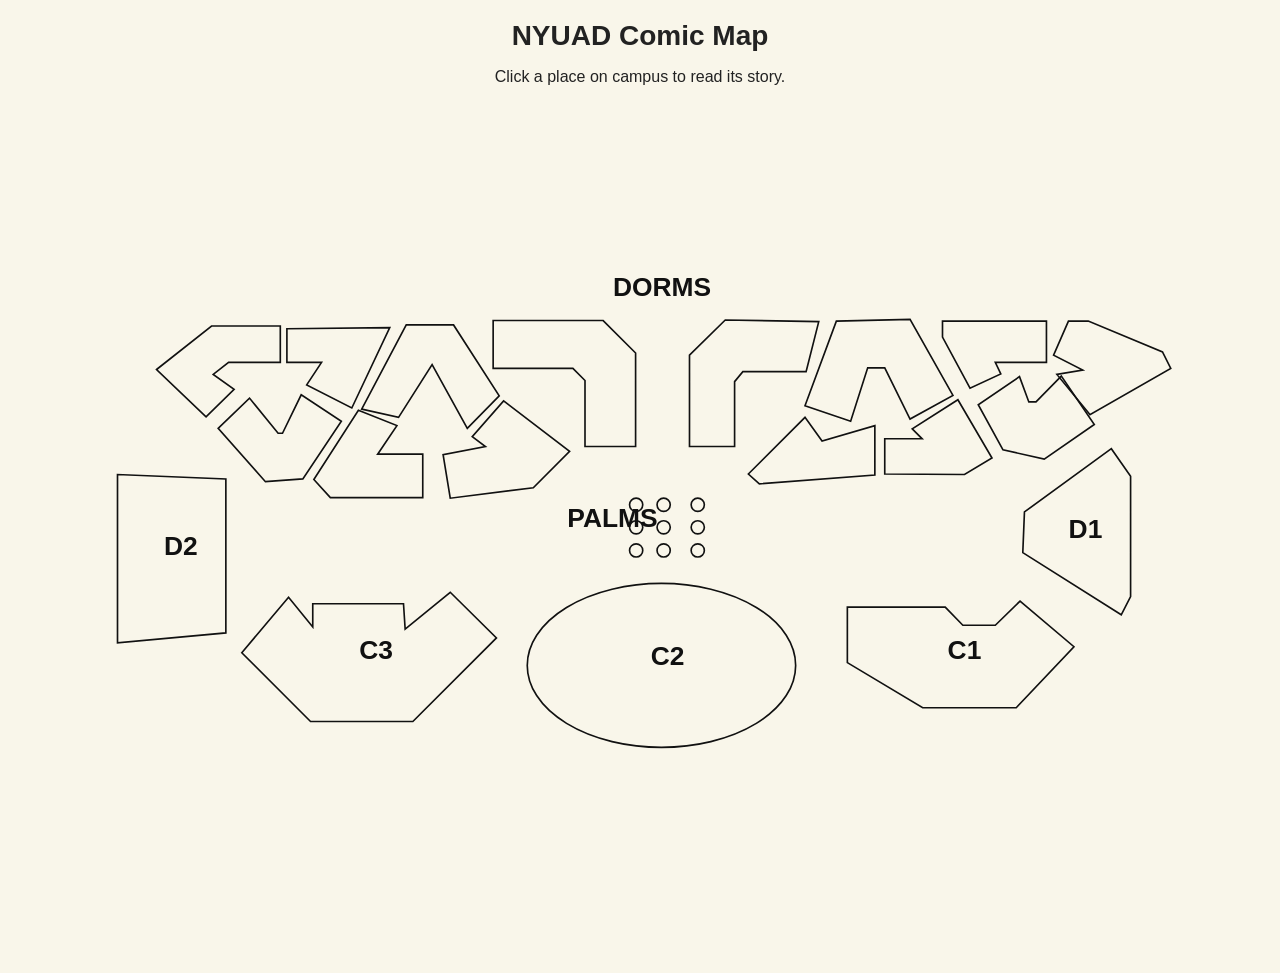
==== index.html @ 10403419 "Add labels and outline styles for the map" ====
<!DOCTYPE html>
<html lang="en">
  <head>
    <meta charset="UTF-8" />
    <meta name="viewport" content="width=device-width, initial-scale=1.0" />
    <title>NYUAD Comic Map</title>
    <link rel="stylesheet" href="css/style.css" />
  </head>
  <body>
    <header>
      <h1>NYUAD Comic Map</h1>
      <p>Click a place on campus to read its story.</p>
    </header>

    <main>
      <!-- The map is an SVG. The shapes are drawn on the wireframe's coordinates,
           and the group is rotated so the campus reads left to right. -->
      <svg id="map" viewBox="0 0 2000 1547" xmlns="http://www.w3.org/2000/svg">
        <g transform="matrix(0 -1 1 0 0 1547)">

          <a href="places/d2.html" class="place" id="d2">
            <polygon points="600,50 906,50 898,247 618,247" />
            <text x="760" y="165" transform="rotate(90 760 165)">D2</text>
          </a>

          <a href="places/c3.html" class="place" id="c3">
            <polygon points="582,276 683,361 629,405 671,405 671,570 625,573 692,655 609,739 457,587 457,401" />
            <text x="570" y="520" transform="rotate(90 570 520)">C3</text>
          </a>

          <a href="places/c2.html" class="place" id="c2">
            <ellipse cx="559" cy="1039" rx="149" ry="244" />
            <text x="559" y="1050" transform="rotate(90 559 1050)">C2</text>
          </a>

          <a href="places/palms.html" class="place" id="palms">
            <text x="810" y="950" transform="rotate(90 810 950)">PALMS</text>
            <rect x="740" y="965" width="140" height="170" fill-opacity="0" />
            <circle cx="768" cy="993" r="12" /><circle cx="810" cy="993" r="12" /><circle cx="851" cy="993" r="12" /><circle cx="768" cy="1043" r="12" /><circle cx="810" cy="1043" r="12" /><circle cx="851" cy="1043" r="12" /><circle cx="768" cy="1105" r="12" /><circle cx="810" cy="1105" r="12" /><circle cx="851" cy="1105" r="12" />
          </a>

          <a href="places/c1.html" class="place" id="c1">
            <polygon points="564,1377 665,1377 665,1555 632,1587 632,1646 676,1691 593,1789 482,1684 482,1514" />
            <text x="570" y="1590" transform="rotate(90 570 1590)">C1</text>
          </a>

          <a href="places/d1.html" class="place" id="d1">
            <polygon points="764,1696 838,1699 953,1857 903,1892 684,1892 651,1875" />
            <text x="790" y="1810" transform="rotate(90 790 1810)">D1</text>
          </a>

          <!-- All the dorm buildings live in ONE link, so they highlight together -->
          <a href="places/dorms.html" class="place" id="dorms">
            <text x="1230" y="1040" transform="rotate(90 1230 1040)">DORMS</text>
            <polygon points="1097,121 1176,221 1176,346 1110,346 1110,252 1088,224 1061,262 1011,211" />
            <polygon points="990,233 1045,290 981,342 981,350 1051,384 1003,457 898,387 893,319" />
            <polygon points="1171,358 1173,545 1027,476 1069,394 1110,421 1110,358" />
            <polygon points="897,407 1023,488 995,558 943,523 943,605 864,605 864,437" />
            <polygon points="1025,494 1178,575 1178,661 1049,744 990,686 1106,622 1010,561" />
            <polygon points="863,655 942,642 957,719 975,695 1040,752 948,872 882,806" />
            <polygon points="1099,733 1186,733 1186,933 1127,992 957,992 957,900 1077,900 1099,878" />
            <polygon points="957,1090 1123,1090 1187,1155 1184,1325 1093,1302 1093,1187 1075,1172 957,1172" />
            <polygon points="907,1197 1010,1300 967,1331 995,1427 905,1427 889,1217" />
            <polygon points="1031,1300 1185,1357 1188,1491 1050,1569 1007,1491 1100,1445 1100,1414 1003,1383" />
            <polygon points="907,1445 971,1445 971,1513 989,1495 1042,1578 936,1640 906,1590" />
            <polygon points="1063,1600 1156,1550 1185,1550 1185,1739 1110,1739 1110,1646 1089,1656" />
            <polygon points="951,1660 1033,1615 1084,1690 1038,1707 1038,1720 1085,1766 997,1826 934,1735" />
            <polygon points="1015,1818 1088,1758 1096,1805 1123,1752 1185,1779 1185,1815 1129,1950 1099,1965" />
          </a>

        </g>
      </svg>
    </main>
  </body>
</html>
---- css/style.css ----
/* Base styles shared by every page */
* {
  box-sizing: border-box;
}

body {
  margin: 0;
  background-color: #f9f6ea;
  font-family: Arial, Helvetica, sans-serif;
  color: #222;
}

header {
  text-align: center;
  padding: 20px;
}

h1 {
  margin: 0;
  font-size: 28px;
}

/* ---------- Map ---------- */
#map {
  display: block;
  width: 100%;
  max-width: 1100px;
  margin: 0 auto;
}

/* every building starts as an outline only */
.place polygon,
.place ellipse,
.place circle {
  fill: none;
  stroke: #111;
  stroke-width: 3;
}

.place text {
  font-size: 48px;
  font-weight: bold;
  text-anchor: middle;
  fill: #111;
  pointer-events: none; /* so the text doesn't block the hover */
}
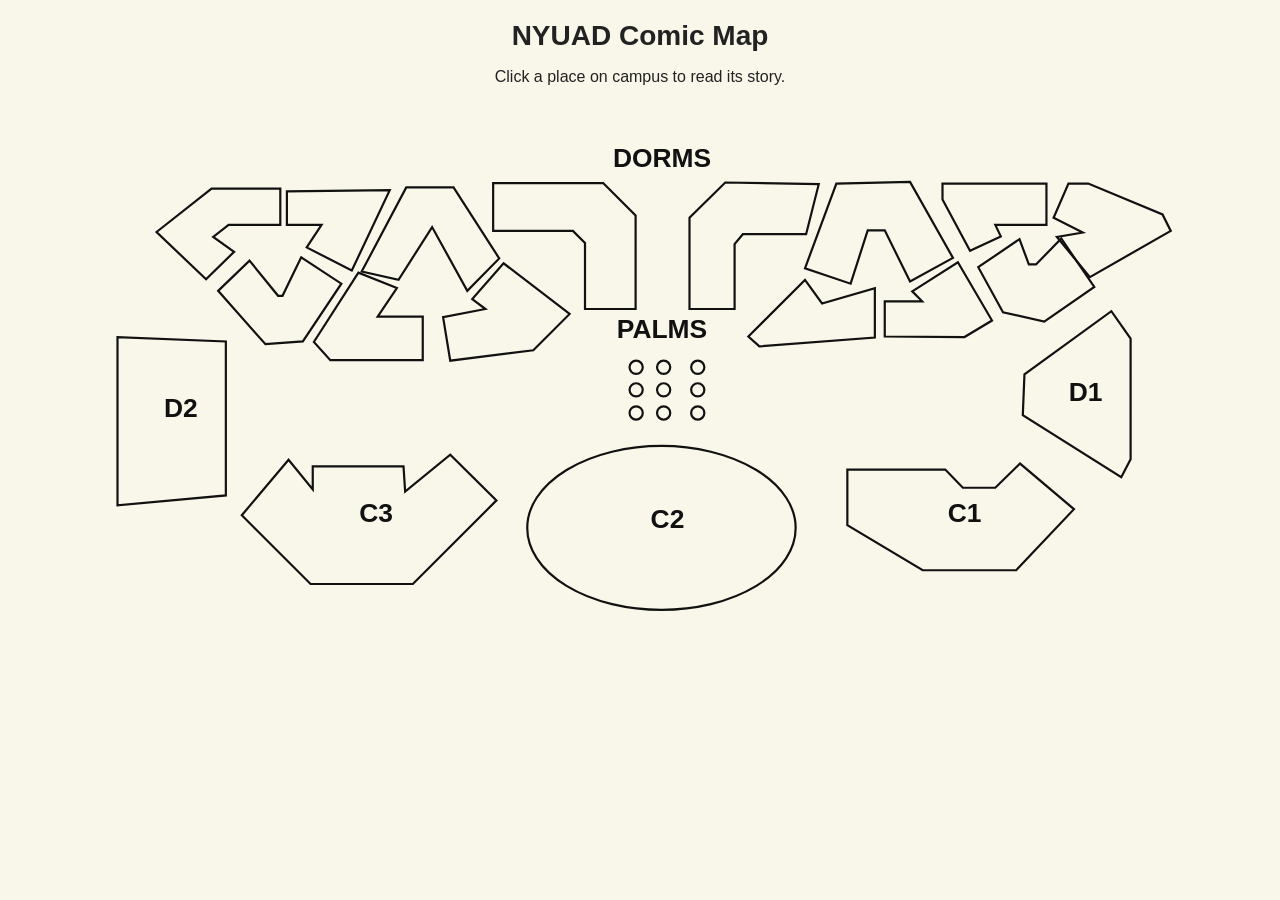
==== commit a366e0f4: "Crop map viewBox and move Palms label" ====
--- a/index.html
+++ b/index.html
@@ -15,7 +15,7 @@
     <main>
       <!-- The map is an SVG. The shapes are drawn on the wireframe's coordinates,
            and the group is rotated so the campus reads left to right. -->
-      <svg id="map" viewBox="0 0 2000 1547" xmlns="http://www.w3.org/2000/svg">
+      <svg id="map" viewBox="0 250 2000 920" xmlns="http://www.w3.org/2000/svg">
         <g transform="matrix(0 -1 1 0 0 1547)">
 
           <a href="places/d2.html" class="place" id="d2">
@@ -34,7 +34,7 @@
           </a>
 
           <a href="places/palms.html" class="place" id="palms">
-            <text x="810" y="950" transform="rotate(90 810 950)">PALMS</text>
+            <text x="905" y="1040" transform="rotate(90 905 1040)">PALMS</text>
             <rect x="740" y="965" width="140" height="170" fill-opacity="0" />
             <circle cx="768" cy="993" r="12" /><circle cx="810" cy="993" r="12" /><circle cx="851" cy="993" r="12" /><circle cx="768" cy="1043" r="12" /><circle cx="810" cy="1043" r="12" /><circle cx="851" cy="1043" r="12" /><circle cx="768" cy="1105" r="12" /><circle cx="810" cy="1105" r="12" /><circle cx="851" cy="1105" r="12" />
           </a>
@@ -51,7 +51,7 @@
 
           <!-- All the dorm buildings live in ONE link, so they highlight together -->
           <a href="places/dorms.html" class="place" id="dorms">
-            <text x="1230" y="1040" transform="rotate(90 1230 1040)">DORMS</text>
+            <text x="1215" y="1040" transform="rotate(90 1215 1040)">DORMS</text>
             <polygon points="1097,121 1176,221 1176,346 1110,346 1110,252 1088,224 1061,262 1011,211" />
             <polygon points="990,233 1045,290 981,342 981,350 1051,384 1003,457 898,387 893,319" />
             <polygon points="1171,358 1173,545 1027,476 1069,394 1110,421 1110,358" />
--- a/css/style.css
+++ b/css/style.css
@@ -34,7 +34,7 @@
 .place circle {
   fill: none;
   stroke: #111;
-  stroke-width: 3;
+  stroke-width: 4;
 }
 
 .place text {
@@ -44,3 +44,49 @@
   fill: #111;
   pointer-events: none; /* so the text doesn't block the hover */
 }
+
+/* ---------- Hover colors (one per place, from the wireframe) ---------- */
+.place polygon,
+.place ellipse {
+  transition: fill 0.2s;
+}
+
+#d2:hover polygon     { fill: #f8ebb2; }
+#c3:hover polygon     { fill: #b3a6b9; }
+#c2:hover ellipse     { fill: #d6d8ea; }
+#palms:hover rect     { fill: #a8b59c; fill-opacity: 1; }
+#palms:hover circle   { fill: #fff; }
+#c1:hover polygon     { fill: #c3c7c6; }
+#d1:hover polygon     { fill: #e3b06b; }
+#dorms:hover polygon  { fill: #e2b8ae; }
+
+.place {
+  cursor: pointer;
+}
+
+/* ---------- Place pages: comic strip layout with flexbox ---------- */
+.back {
+  display: inline-block;
+  margin-bottom: 10px;
+  color: #222;
+}
+
+.strip {
+  display: flex;
+  flex-wrap: wrap;      /* panels drop to the next row on small screens */
+  gap: 16px;
+  max-width: 1100px;
+  margin: 0 auto;
+  padding: 0 20px 40px;
+}
+
+.panel {
+  flex: 1 1 300px;      /* grow, shrink, start at 300px wide */
+  min-height: 300px;
+  display: flex;        /* centers the placeholder text */
+  align-items: center;
+  justify-content: center;
+  background-color: #fff;
+  border: 3px solid #111;
+  font-size: 20px;
+}
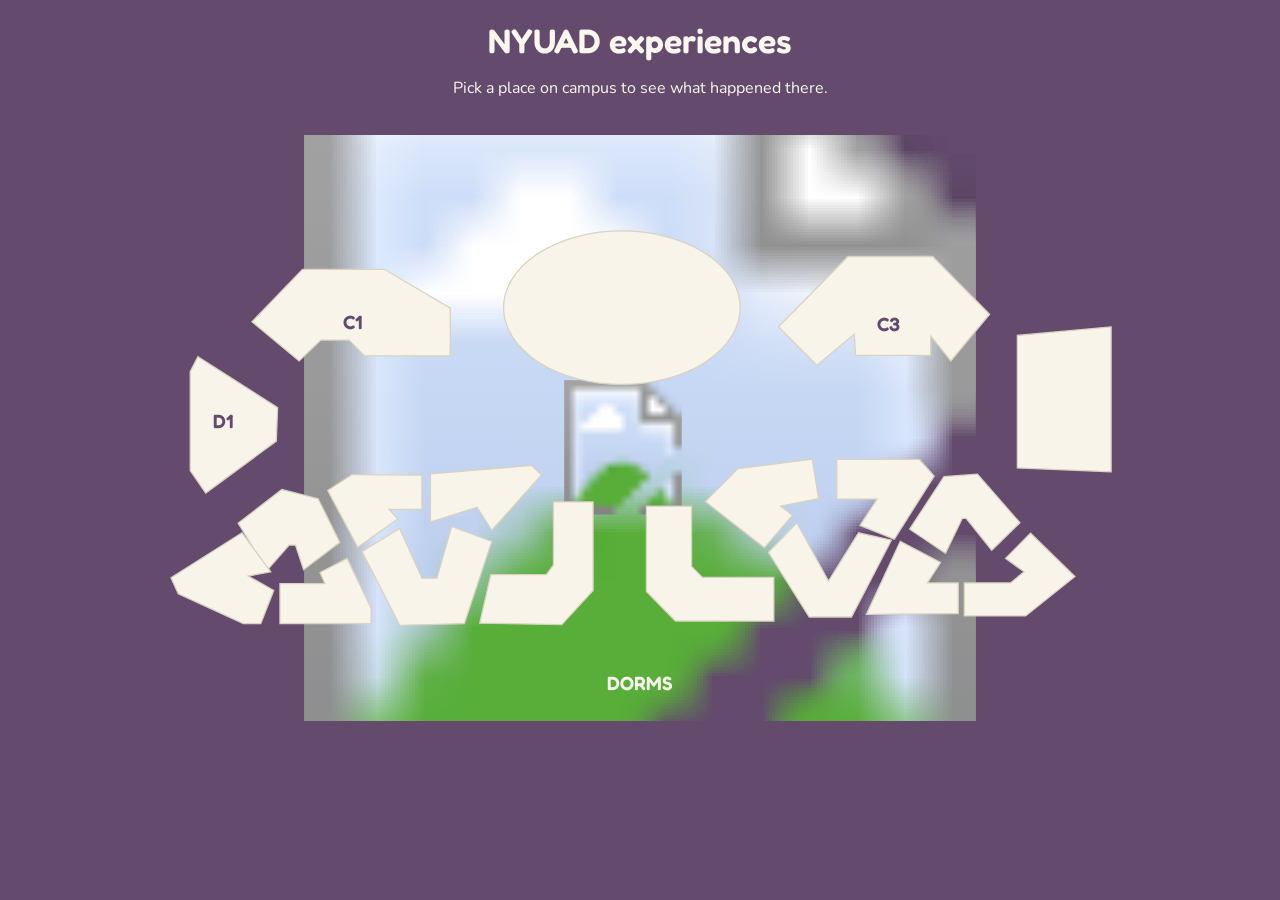
==== commit 23d57668: "Redraw campus map with purple background, trees and off white buildings" ====
--- a/index.html
+++ b/index.html
@@ -3,72 +3,65 @@
   <head>
     <meta charset="UTF-8" />
     <meta name="viewport" content="width=device-width, initial-scale=1.0" />
-    <title>NYUAD Comic Map</title>
+    <title>NYUAD Experiences</title>
+    <link rel="preconnect" href="https://fonts.googleapis.com" />
+    <link rel="preconnect" href="https://fonts.gstatic.com" crossorigin />
+    <link href="https://fonts.googleapis.com/css2?family=Fredoka:wght@400;600&family=Nunito:wght@400;700&display=swap" rel="stylesheet" />
     <link rel="stylesheet" href="css/style.css" />
   </head>
-  <body>
+  <body class="home">
     <header>
-      <h1>NYUAD Comic Map</h1>
-      <p>Click a place on campus to read its story.</p>
+      <h1>NYUAD experiences</h1>
+      <p>Pick a place on campus to see what happened there.</p>
     </header>
 
     <main>
-      <!-- The map is an SVG. The shapes are drawn on the wireframe's coordinates,
-           and the group is rotated so the campus reads left to right. -->
-      <svg id="map" viewBox="0 250 2000 920" xmlns="http://www.w3.org/2000/svg">
-        <g transform="matrix(0 -1 1 0 0 1547)">
+      <svg id="map" viewBox="0 50 516 275" xmlns="http://www.w3.org/2000/svg">
+        <!-- Layers, from back to front: purple background, gray paths with trees, palm trees, buildings -->
+        <image href="images/map/background.jpg" x="0" y="0" width="516" height="360" />
+        <image href="images/map/paths-and-trees.png" x="0" y="0" width="516" height="360" />
+        <image href="images/map/palms.png" x="213" y="165" width="74" height="63" />
 
-          <a href="places/d2.html" class="place" id="d2">
-            <polygon points="600,50 906,50 898,247 618,247" />
-            <text x="760" y="165" transform="rotate(90 760 165)">D2</text>
-          </a>
+        <!-- Buildings that are not clickable (no link, no label): D2 and C2 -->
+        <g class="building">
+          <polygon points="479.0,140.0 479.0,208.0 435.0,206.2 435.0,144.0" />
+          <ellipse cx="249.5" cy="131.0" rx="55.5" ry="36.0" />
+        </g>
 
-          <a href="places/c3.html" class="place" id="c3">
-            <polygon points="582,276 683,361 629,405 671,405 671,570 625,573 692,655 609,739 457,587 457,401" />
-            <text x="570" y="520" transform="rotate(90 570 520)">C3</text>
-          </a>
+        <!-- Clickable buildings -->
+        <a href="places/c1.html" class="place" id="c1">
+          <polygon points="169.0,131.2 169.0,153.6 128.8,153.6 121.6,146.2 108.3,146.2 98.1,156.0 76.0,137.6 99.7,113.0 138.1,113.0" />
+          <text x="123.2" y="138.9">C1</text>
+        </a>
 
-          <a href="places/c2.html" class="place" id="c2">
-            <ellipse cx="559" cy="1039" rx="149" ry="244" />
-            <text x="559" y="1050" transform="rotate(90 559 1050)">C2</text>
-          </a>
+        <a href="places/c3.html" class="place" id="c3">
+          <polygon points="422.0,134.1 403.8,156.0 394.4,144.3 394.4,153.4 359.1,153.4 358.5,143.5 341.0,158.0 323.0,140.0 355.5,107.0 395.3,107.0" />
+          <text x="374.7" y="139.7">C3</text>
+        </a>
 
-          <a href="places/palms.html" class="place" id="palms">
-            <text x="905" y="1040" transform="rotate(90 905 1040)">PALMS</text>
-            <rect x="740" y="965" width="140" height="170" fill-opacity="0" />
-            <circle cx="768" cy="993" r="12" /><circle cx="810" cy="993" r="12" /><circle cx="851" cy="993" r="12" /><circle cx="768" cy="1043" r="12" /><circle cx="810" cy="1043" r="12" /><circle cx="851" cy="1043" r="12" /><circle cx="768" cy="1105" r="12" /><circle cx="810" cy="1105" r="12" /><circle cx="851" cy="1105" r="12" />
-          </a>
+        <a href="places/d1.html" class="place" id="d1">
+          <polygon points="88.0,177.9 87.4,193.6 54.3,218.0 47.0,207.4 47.0,161.0 50.6,154.0" />
+          <text x="62.4" y="185.3">D1</text>
+        </a>
 
-          <a href="places/c1.html" class="place" id="c1">
-            <polygon points="564,1377 665,1377 665,1555 632,1587 632,1646 676,1691 593,1789 482,1684 482,1514" />
-            <text x="570" y="1590" transform="rotate(90 570 1590)">C1</text>
-          </a>
-
-          <a href="places/d1.html" class="place" id="d1">
-            <polygon points="764,1696 838,1699 953,1857 903,1892 684,1892 651,1875" />
-            <text x="790" y="1810" transform="rotate(90 790 1810)">D1</text>
-          </a>
-
-          <!-- All the dorm buildings live in ONE link, so they highlight together -->
-          <a href="places/dorms.html" class="place" id="dorms">
-            <text x="1215" y="1040" transform="rotate(90 1215 1040)">DORMS</text>
-            <polygon points="1097,121 1176,221 1176,346 1110,346 1110,252 1088,224 1061,262 1011,211" />
-            <polygon points="990,233 1045,290 981,342 981,350 1051,384 1003,457 898,387 893,319" />
-            <polygon points="1171,358 1173,545 1027,476 1069,394 1110,421 1110,358" />
-            <polygon points="897,407 1023,488 995,558 943,523 943,605 864,605 864,437" />
-            <polygon points="1025,494 1178,575 1178,661 1049,744 990,686 1106,622 1010,561" />
-            <polygon points="863,655 942,642 957,719 975,695 1040,752 948,872 882,806" />
-            <polygon points="1099,733 1186,733 1186,933 1127,992 957,992 957,900 1077,900 1099,878" />
-            <polygon points="957,1090 1123,1090 1187,1155 1184,1325 1093,1302 1093,1187 1075,1172 957,1172" />
-            <polygon points="907,1197 1010,1300 967,1331 995,1427 905,1427 889,1217" />
-            <polygon points="1031,1300 1185,1357 1188,1491 1050,1569 1007,1491 1100,1445 1100,1414 1003,1383" />
-            <polygon points="907,1445 971,1445 971,1513 989,1495 1042,1578 936,1640 906,1590" />
-            <polygon points="1063,1600 1156,1550 1185,1550 1185,1739 1110,1739 1110,1646 1089,1656" />
-            <polygon points="951,1660 1033,1615 1084,1690 1038,1707 1038,1720 1085,1766 997,1826 934,1735" />
-            <polygon points="1015,1818 1088,1758 1096,1805 1123,1752 1185,1779 1185,1815 1129,1950 1099,1965" />
-          </a>
-
-        </g>
+        <!-- All the dorm buildings live in ONE link, so they highlight together -->
+        <a href="places/dorms.html" class="place" id="dorms">
+          <polygon points="462.0,257.1 438.9,275.6 410.1,275.6 410.1,260.1 431.8,260.1 438.2,254.9 429.5,248.6 441.2,236.8" />
+          <polygon points="436.2,231.9 423.0,244.8 411.0,229.8 409.2,229.8 401.3,246.2 384.5,234.9 400.6,210.2 416.3,209.1" />
+          <polygon points="407.3,274.5 364.2,274.9 380.1,240.6 399.0,250.5 392.8,260.1 407.3,260.1" />
+          <polygon points="396.0,210.0 377.3,239.6 361.2,233.1 369.2,220.8 350.3,220.8 350.3,202.2 389.1,202.2" />
+          <polygon points="375.9,240.1 357.2,276.1 337.4,276.1 318.2,245.8 331.6,231.9 346.4,259.2 360.5,236.6" />
+          <polygon points="338.8,202.0 341.8,220.6 324.0,224.1 329.5,228.4 316.4,243.6 288.7,222.0 303.9,206.5" />
+          <polygon points="320.8,257.5 320.8,278.0 274.6,278.0 261.0,264.1 261.0,224.1 282.2,224.1 282.2,252.4 287.3,257.5" />
+          <polygon points="236.0,222.1 236.0,263.7 221.3,279.7 182.8,279.0 188.0,256.2 214.1,256.2 217.4,251.7 217.4,222.1" />
+          <polygon points="211.8,209.5 188.5,235.4 181.5,224.6 159.7,231.6 159.7,209.0 207.3,205.0" />
+          <polygon points="188.5,240.6 175.6,279.2 145.3,280.0 127.6,245.4 145.3,234.6 155.7,257.9 162.7,257.9 169.7,233.6" />
+          <polygon points="155.7,209.5 155.7,225.6 140.3,225.6 144.4,230.1 125.6,243.4 111.5,216.8 122.9,209.3" />
+          <polygon points="120.6,248.6 131.9,272.0 131.9,279.2 89.1,279.2 89.1,260.4 110.2,260.4 107.9,255.2" />
+          <polygon points="107.0,220.6 117.2,241.1 100.2,253.9 96.4,242.4 93.4,242.4 83.0,254.2 69.5,232.1 90.0,216.3" />
+          <polygon points="71.3,236.6 84.8,254.9 74.2,256.9 86.2,263.7 80.1,279.2 71.9,279.2 41.4,265.2 38.0,257.7" />
+          <text class="dorms-label" x="258" y="308">DORMS</text>
+        </a>
       </svg>
     </main>
   </body>
--- a/css/style.css
+++ b/css/style.css
@@ -6,7 +6,7 @@
 body {
   margin: 0;
   background-color: #f9f6ea;
-  font-family: Arial, Helvetica, sans-serif;
+  font-family: "Nunito", Arial, sans-serif;
   color: #222;
 }
 
@@ -17,52 +17,60 @@
 
 h1 {
   margin: 0;
-  font-size: 28px;
+  font-family: "Fredoka", "Nunito", sans-serif;  /* round and friendly, to feel cozy */
+  font-weight: 600;
+  font-size: 34px;
 }
 
 /* ---------- Map ---------- */
+/* the home page is purple like the map background */
+.home {
+  background-color: #644b6e;
+  color: #fbf7ee;
+}
+
+.home .back {
+  color: #fbf7ee;
+}
+
 #map {
   display: block;
   width: 100%;
   max-width: 1100px;
   margin: 0 auto;
-}
-
-/* every building starts as an outline only */
-.place polygon,
-.place ellipse,
-.place circle {
-  fill: none;
-  stroke: #111;
-  stroke-width: 4;
-}
-
-.place text {
-  font-size: 48px;
-  font-weight: bold;
-  text-anchor: middle;
-  fill: #111;
-  pointer-events: none; /* so the text doesn't block the hover */
-}
-
-/* ---------- Hover colors (one per place, from the wireframe) ---------- */
+  padding-bottom: 30px;
+}
+
+/* every building is off white */
+.building polygon,
+.building ellipse,
 .place polygon,
 .place ellipse {
+  fill: #f8f4ea;
+  stroke: #d9d2c0;
+  stroke-width: 0.6;
   transition: fill 0.2s;
 }
 
-#d2:hover polygon     { fill: #f8ebb2; }
-#c3:hover polygon     { fill: #b3a6b9; }
-#c2:hover ellipse     { fill: #d6d8ea; }
-#palms:hover rect     { fill: #a8b59c; fill-opacity: 1; }
-#palms:hover circle   { fill: #fff; }
-#c1:hover polygon     { fill: #c3c7c6; }
-#d1:hover polygon     { fill: #e3b06b; }
-#dorms:hover polygon  { fill: #e2b8ae; }
-
 .place {
-  cursor: pointer;
-}
+  cursor: pointer;   /* only the places you can click get the hand */
+}
+
+.place text {
+  font-family: "Fredoka", "Nunito", sans-serif;
+  font-size: 9px;
+  font-weight: 600;
+  text-anchor: middle;
+  dominant-baseline: middle;
+  fill: #644b6e;
+  pointer-events: none; /* so the text doesn't block the hover */
+}
+
+/* ---------- Hover colors (only for the places you can click) ---------- */
+#c3:hover polygon     { fill: #cdbfd3; }
+#c1:hover polygon     { fill: #d3d6d5; }
+#d1:hover polygon     { fill: #f0c88a; }
+#dorms:hover polygon  { fill: #efc9bf; }
 
 /* ---------- Place pages: comic strip layout with flexbox ---------- */
 .back {
@@ -90,3 +98,309 @@
   border: 3px solid #111;
   font-size: 20px;
 }
+
+/* Without this, only the thin outline reacts to the mouse because fill is "none".
+   pointer-events: all makes the whole inside of the shape clickable. */
+.place polygon,
+.place ellipse,
+.place rect {
+  pointer-events: all;
+}
+
+/* ---------- Panels that hold a real comic image ---------- */
+.panel-img {
+  flex: 1 1 calc(50% - 16px);  /* two panels per row, like a comic page */
+  min-height: 0;
+  padding: 0;
+  background-color: transparent;
+}
+
+.panel-img img {
+  display: block;
+  width: 100%;          /* keeps the original 4:3 shape, nothing is cropped */
+  height: auto;
+}
+
+/* on phones the panels stack in one column */
+@media (max-width: 700px) {
+  .panel-img {
+    flex-basis: 100%;
+  }
+}
+
+/* ---------- Interactive extras on the C3 page ---------- */
+.panel-img {
+  position: relative;   /* lets the notes and poster button sit on top of the image */
+}
+
+/* the clickable area over the poster in panel 4 */
+.poster-button {
+  position: absolute;
+  left: 50.5%;
+  top: 12.7%;
+  width: 39%;
+  height: 73%;
+  background: transparent;
+  border: none;
+  cursor: zoom-in;
+  padding: 0;
+}
+
+.poster-button:hover {
+  outline: 4px solid rgba(255, 255, 255, 0.8);
+}
+
+/* the zoomed poster */
+.lightbox {
+  position: fixed;
+  inset: 0;
+  background: rgba(0, 0, 0, 0.85);
+  display: flex;
+  align-items: center;
+  justify-content: center;
+  cursor: zoom-out;
+  z-index: 10;
+  animation: zoom-in 0.25s ease-out;
+}
+
+.lightbox[hidden] {
+  display: none;
+}
+
+.lightbox img {
+  max-height: 92vh;
+  max-width: 92vw;
+}
+
+@keyframes zoom-in {
+  from { opacity: 0; transform: scale(0.8); }
+  to   { opacity: 1; transform: scale(1); }
+}
+
+/* the music notes in panel 6 */
+.note {
+  position: absolute;
+  padding: 0;
+  background: none;
+  border: none;
+  cursor: pointer;
+  transform-origin: top center;       /* swings from the top, like it hangs on the wall */
+  animation: sway 3s ease-in-out infinite;
+}
+
+.note img {
+  display: block;
+  width: 100%;
+  height: auto;
+}
+
+.note:hover {
+  filter: brightness(1.15) drop-shadow(0 0 6px #fff);
+}
+
+.note-1 { left: 8%;  top: 3%;  width: 7%;   animation-delay: 0s; }
+.note-2 { left: 18%; top: 5%;  width: 8%;   animation-delay: -1s; }
+.note-3 { left: 29%; top: 4%;  width: 6%;   animation-delay: -2s; }
+
+/* slow swing while waiting */
+@keyframes sway {
+  0%, 100% { transform: rotate(-6deg); }
+  50%      { transform: rotate(6deg); }
+}
+
+/* bigger swing right after a click */
+.note.ring {
+  animation: swing 1.2s ease-out;
+}
+
+@keyframes swing {
+  0%   { transform: rotate(0deg); }
+  15%  { transform: rotate(-25deg); }
+  35%  { transform: rotate(20deg); }
+  55%  { transform: rotate(-12deg); }
+  75%  { transform: rotate(6deg); }
+  100% { transform: rotate(0deg); }
+}
+
+/* soft pulsing glow so people notice the notes are clickable */
+.note img {
+  animation: glow 2.4s ease-in-out infinite;
+}
+
+@keyframes glow {
+  0%, 100% { filter: drop-shadow(0 0 2px rgba(255, 255, 255, 0.6)); }
+  50%      { filter: drop-shadow(0 0 7px rgba(255, 255, 255, 0.95)); }
+}
+
+/* ---------- Dorms page: panels with different shapes ---------- */
+/* flex-grow is the image's width / height, so every panel in a row ends up the same height */
+.panel-flex {
+  flex: var(--ratio) 1 0;
+  min-width: 0;
+  min-height: 0;
+  padding: 0;
+  background-color: transparent;
+  overflow: hidden;
+}
+
+.panel-flex img {
+  display: block;
+  width: 100%;
+  height: auto;
+}
+
+/* the door: both pictures sit in the same spot, only one is visible */
+.door-panel {
+  aspect-ratio: 0.98;
+  position: relative;
+}
+
+.door-button {
+  display: block;
+  position: relative;
+  width: 100%;
+  height: 100%;
+  padding: 0;
+  border: none;
+  background: none;
+  cursor: pointer;
+}
+
+/* soft glowing edge on top of the picture, as a hint that the door can be clicked */
+.door-button::after {
+  content: "";
+  position: absolute;
+  inset: 0;
+  pointer-events: none;
+  animation: door-glow 2.4s ease-in-out infinite;
+}
+
+.door-button img {
+  position: absolute;
+  inset: 0;
+  width: 100%;
+  height: 100%;
+  object-fit: cover;
+  transition: opacity 0.5s;
+}
+
+.door-open {
+  opacity: 0;
+}
+
+.door-button.open .door-open {
+  opacity: 1;
+}
+
+.door-button.open .door-closed {
+  opacity: 0;
+}
+
+/* once opened, stop the glow */
+.door-button.open::after {
+  animation: none;
+  box-shadow: none;
+}
+
+@keyframes door-glow {
+  0%, 100% { box-shadow: inset 0 0 6px 1px rgba(255, 255, 255, 0.4); }
+  50%      { box-shadow: inset 0 0 28px 8px rgba(255, 255, 255, 0.95); }
+}
+
+/* the dorms page is two rows: 3 panels, then 2 panels */
+.strip-rows {
+  flex-direction: column;
+}
+
+.row {
+  display: flex;
+  gap: 16px;
+}
+
+/* on phones, every panel goes full width */
+@media (max-width: 700px) {
+  .row {
+    flex-direction: column;
+  }
+}
+
+/* ---------- Phone in the crying panel (dorms page) ---------- */
+.panel-flex {
+  position: relative;
+}
+
+/* clickable area over the phone; it is tilted to match the drawing */
+.phone-button {
+  position: absolute;
+  left: 76%;
+  top: 19%;
+  width: 17%;
+  height: 31%;
+  padding: 0;
+  border: none;
+  border-radius: 12px;
+  background: transparent;
+  cursor: pointer;
+  transform: rotate(14deg);
+  animation: phone-glow 2.4s ease-in-out infinite;  /* soft hint that it can be clicked */
+}
+
+/* while the song plays, the glow stays steady */
+.phone-button.playing {
+  animation: none;
+  box-shadow: 0 0 12px 4px rgba(255, 255, 255, 0.9);
+}
+
+@keyframes phone-glow {
+  0%, 100% { box-shadow: 0 0 3px 1px rgba(255, 255, 255, 0.5); }
+  50%      { box-shadow: 0 0 14px 5px rgba(255, 255, 255, 0.95); }
+}
+
+/* ---------- D1 page: ice cream with sprinkles ---------- */
+/* both pictures sit in the same spot; the sprinkles one fades in on click */
+.ice-button {
+  display: block;
+  position: relative;
+  width: 100%;
+  padding: 0;
+  border: none;
+  background: none;
+  cursor: pointer;
+}
+
+.ice-button img {
+  display: block;
+  width: 100%;
+  height: auto;
+}
+
+.ice-sprinkles {
+  position: absolute;
+  inset: 0;
+  opacity: 0;
+  transform: scale(0.96);
+  transition: opacity 0.4s, transform 0.4s;
+}
+
+.ice-button.sprinkled .ice-sprinkles {
+  opacity: 1;
+  transform: scale(1);
+}
+
+/* soft glowing edge as a hint that it can be clicked */
+.ice-button::after {
+  content: "";
+  position: absolute;
+  inset: 0;
+  pointer-events: none;
+  animation: door-glow 2.4s ease-in-out infinite;
+}
+
+.ice-button.sprinkled::after {
+  animation: none;
+}
+
+/* the DORMS label sits on the purple background, so it needs a light color */
+.place .dorms-label {
+  fill: #fbf7ee;
+}
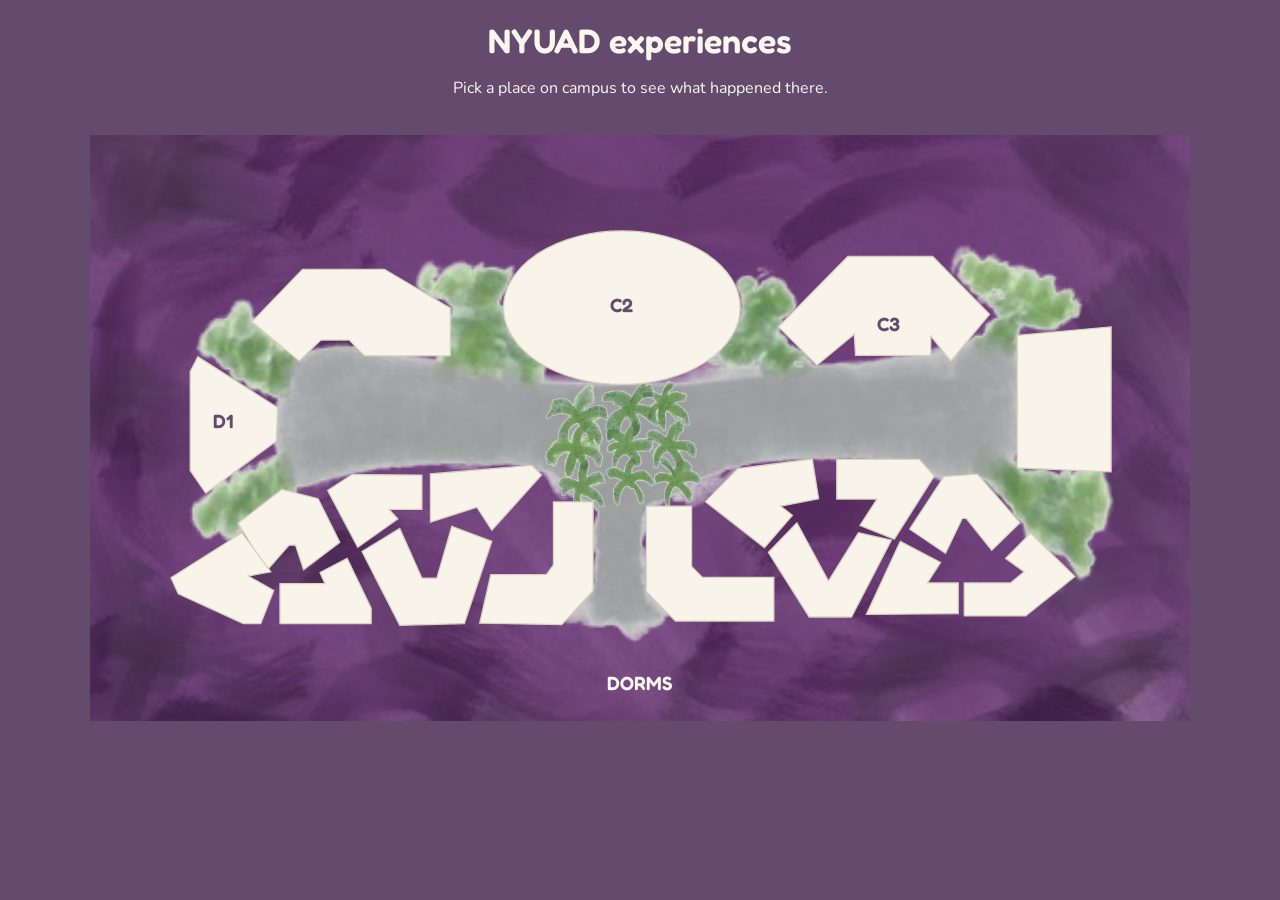
==== commit aa02d89a: "Make C2 clickable and C1 plain decoration" ====
--- a/index.html
+++ b/index.html
@@ -22,16 +22,17 @@
         <image href="images/map/paths-and-trees.png" x="0" y="0" width="516" height="360" />
         <image href="images/map/palms.png" x="213" y="165" width="74" height="63" />
 
-        <!-- Buildings that are not clickable (no link, no label): D2 and C2 -->
+        <!-- Buildings that are not clickable (no link, no label): C1 and D2 -->
         <g class="building">
+          <polygon points="169.0,131.2 169.0,153.6 128.8,153.6 121.6,146.2 108.3,146.2 98.1,156.0 76.0,137.6 99.7,113.0 138.1,113.0" />
           <polygon points="479.0,140.0 479.0,208.0 435.0,206.2 435.0,144.0" />
-          <ellipse cx="249.5" cy="131.0" rx="55.5" ry="36.0" />
         </g>
 
         <!-- Clickable buildings -->
-        <a href="places/c1.html" class="place" id="c1">
-          <polygon points="169.0,131.2 169.0,153.6 128.8,153.6 121.6,146.2 108.3,146.2 98.1,156.0 76.0,137.6 99.7,113.0 138.1,113.0" />
-          <text x="123.2" y="138.9">C1</text>
+
+        <a href="places/c2.html" class="place" id="c2">
+          <ellipse cx="249.5" cy="131.0" rx="55.5" ry="36.0" />
+          <text x="249.5" y="131.0">C2</text>
         </a>
 
         <a href="places/c3.html" class="place" id="c3">
--- a/css/style.css
+++ b/css/style.css
@@ -68,7 +68,7 @@
 
 /* ---------- Hover colors (only for the places you can click) ---------- */
 #c3:hover polygon     { fill: #cdbfd3; }
-#c1:hover polygon     { fill: #d3d6d5; }
+#c2:hover ellipse     { fill: #d6d8ea; }
 #d1:hover polygon     { fill: #f0c88a; }
 #dorms:hover polygon  { fill: #efc9bf; }
 
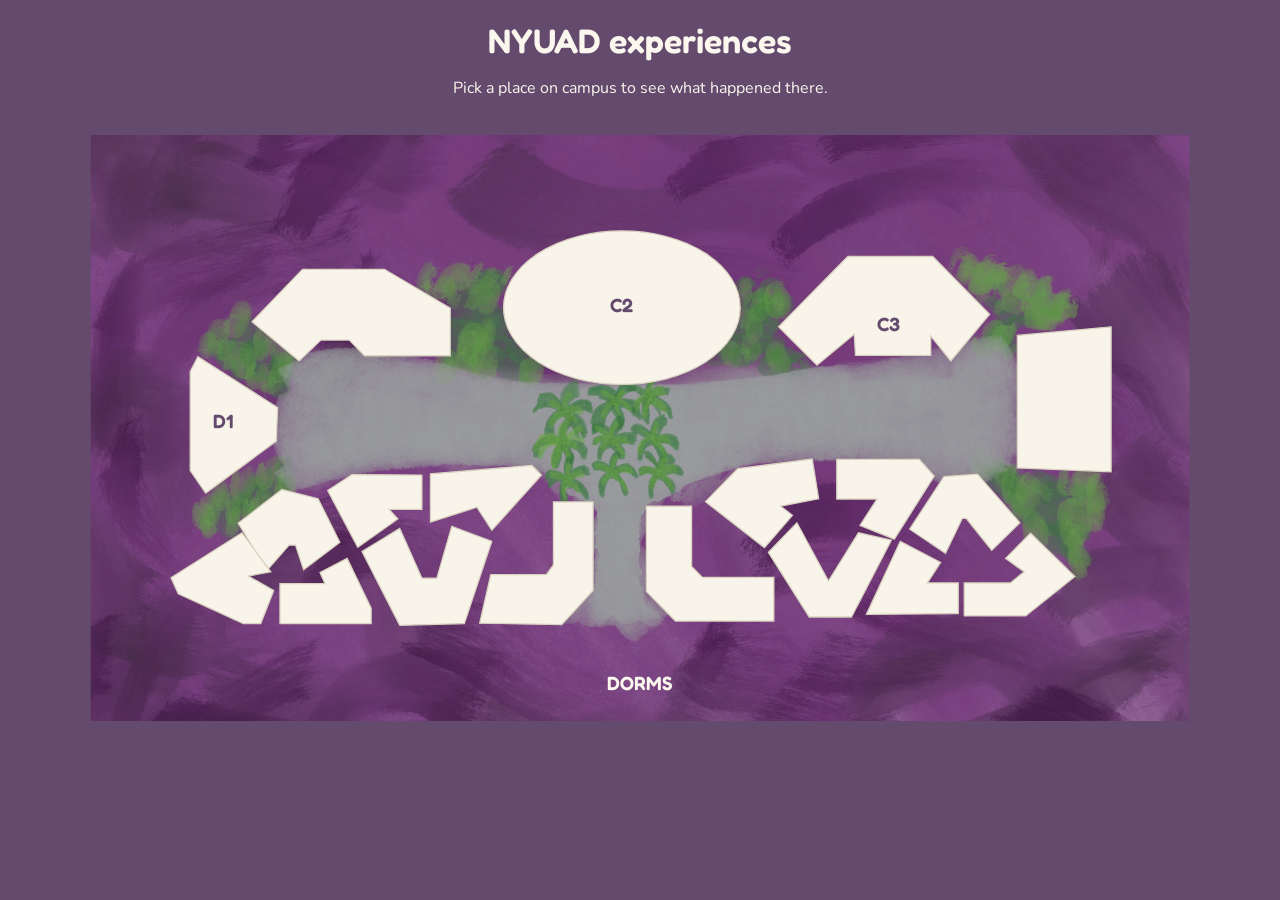
==== commit 5b46536c: "Use the higher resolution map layers with real transparency" ====
--- a/index.html
+++ b/index.html
@@ -7,7 +7,7 @@
     <link rel="preconnect" href="https://fonts.googleapis.com" />
     <link rel="preconnect" href="https://fonts.gstatic.com" crossorigin />
     <link href="https://fonts.googleapis.com/css2?family=Fredoka:wght@400;600&family=Nunito:wght@400;700&display=swap" rel="stylesheet" />
-    <link rel="stylesheet" href="css/style.css" />
+    <link rel="stylesheet" href="css/style.css?v=5" />
   </head>
   <body class="home">
     <header>
@@ -18,9 +18,9 @@
     <main>
       <svg id="map" viewBox="0 50 516 275" xmlns="http://www.w3.org/2000/svg">
         <!-- Layers, from back to front: purple background, gray paths with trees, palm trees, buildings -->
-        <image href="images/map/background.jpg" x="0" y="0" width="516" height="360" />
-        <image href="images/map/paths-and-trees.png" x="0" y="0" width="516" height="360" />
-        <image href="images/map/palms.png" x="213" y="165" width="74" height="63" />
+        <image href="images/map/background.webp" x="0" y="0" width="516" height="360" />
+        <image href="images/map/paths-and-trees.webp" x="0" y="0" width="516" height="360" />
+        <image href="images/map/palms.webp" x="166.7" y="141.2" width="153.8" height="107.4" />
 
         <!-- Buildings that are not clickable (no link, no label): C1 and D2 -->
         <g class="building">
--- a/css/style.css
+++ b/css/style.css
@@ -146,9 +146,8 @@
   padding: 0;
 }
 
-.poster-button:hover {
-  outline: 4px solid rgba(255, 255, 255, 0.8);
-}
+
+
 
 /* the zoomed poster */
 .lightbox {
@@ -194,9 +193,7 @@
   height: auto;
 }
 
-.note:hover {
-  filter: brightness(1.15) drop-shadow(0 0 6px #fff);
-}
+
 
 .note-1 { left: 8%;  top: 3%;  width: 7%;   animation-delay: 0s; }
 .note-2 { left: 18%; top: 5%;  width: 8%;   animation-delay: -1s; }
@@ -222,16 +219,6 @@
   100% { transform: rotate(0deg); }
 }
 
-/* soft pulsing glow so people notice the notes are clickable */
-.note img {
-  animation: glow 2.4s ease-in-out infinite;
-}
-
-@keyframes glow {
-  0%, 100% { filter: drop-shadow(0 0 2px rgba(255, 255, 255, 0.6)); }
-  50%      { filter: drop-shadow(0 0 7px rgba(255, 255, 255, 0.95)); }
-}
-
 /* ---------- Dorms page: panels with different shapes ---------- */
 /* flex-grow is the image's width / height, so every panel in a row ends up the same height */
 .panel-flex {
@@ -266,15 +253,6 @@
   cursor: pointer;
 }
 
-/* soft glowing edge on top of the picture, as a hint that the door can be clicked */
-.door-button::after {
-  content: "";
-  position: absolute;
-  inset: 0;
-  pointer-events: none;
-  animation: door-glow 2.4s ease-in-out infinite;
-}
-
 .door-button img {
   position: absolute;
   inset: 0;
@@ -294,17 +272,6 @@
 
 .door-button.open .door-closed {
   opacity: 0;
-}
-
-/* once opened, stop the glow */
-.door-button.open::after {
-  animation: none;
-  box-shadow: none;
-}
-
-@keyframes door-glow {
-  0%, 100% { box-shadow: inset 0 0 6px 1px rgba(255, 255, 255, 0.4); }
-  50%      { box-shadow: inset 0 0 28px 8px rgba(255, 255, 255, 0.95); }
 }
 
 /* the dorms page is two rows: 3 panels, then 2 panels */
@@ -342,18 +309,6 @@
   background: transparent;
   cursor: pointer;
   transform: rotate(14deg);
-  animation: phone-glow 2.4s ease-in-out infinite;  /* soft hint that it can be clicked */
-}
-
-/* while the song plays, the glow stays steady */
-.phone-button.playing {
-  animation: none;
-  box-shadow: 0 0 12px 4px rgba(255, 255, 255, 0.9);
-}
-
-@keyframes phone-glow {
-  0%, 100% { box-shadow: 0 0 3px 1px rgba(255, 255, 255, 0.5); }
-  50%      { box-shadow: 0 0 14px 5px rgba(255, 255, 255, 0.95); }
 }
 
 /* ---------- D1 page: ice cream with sprinkles ---------- */
@@ -387,20 +342,52 @@
   transform: scale(1);
 }
 
-/* soft glowing edge as a hint that it can be clicked */
-.ice-button::after {
-  content: "";
-  position: absolute;
-  inset: 0;
-  pointer-events: none;
-  animation: door-glow 2.4s ease-in-out infinite;
-}
-
-.ice-button.sprinkled::after {
-  animation: none;
-}
+
 
 /* the DORMS label sits on the purple background, so it needs a light color */
 .place .dorms-label {
   fill: #fbf7ee;
 }
+
+
+/* ---------- Hover: clickable things grow a little ---------- */
+/* the hand cursor + a small zoom tells you "you can click this" */
+
+/* music notes (the img grows, the button keeps swinging) */
+.note img {
+  transition: transform 0.2s;
+}
+.note:hover img {
+  transform: scale(1.35);
+}
+
+/* door and ice cream: the whole picture zooms inside its panel */
+.ice-panel {
+  overflow: hidden;
+}
+.door-button,
+.ice-button {
+  transition: transform 0.25s;
+}
+.door-button:hover,
+.ice-button:hover {
+  transform: scale(1.06);
+}
+
+/* phone (dorms) and poster (C3) are part of the panel picture, so on hover
+   the picture zooms in, centered on the phone or the poster */
+.panel-flex img,
+.panel-img > img {
+  transition: transform 0.3s;
+}
+.panel-flex:has(.phone-button:hover) > img {
+  transform-origin: 85% 38%;
+  transform: scale(1.08);
+}
+.panel-img {
+  overflow: hidden;
+}
+.panel-img:has(.poster-button:hover) > img {
+  transform-origin: 70% 50%;
+  transform: scale(1.1);
+}
